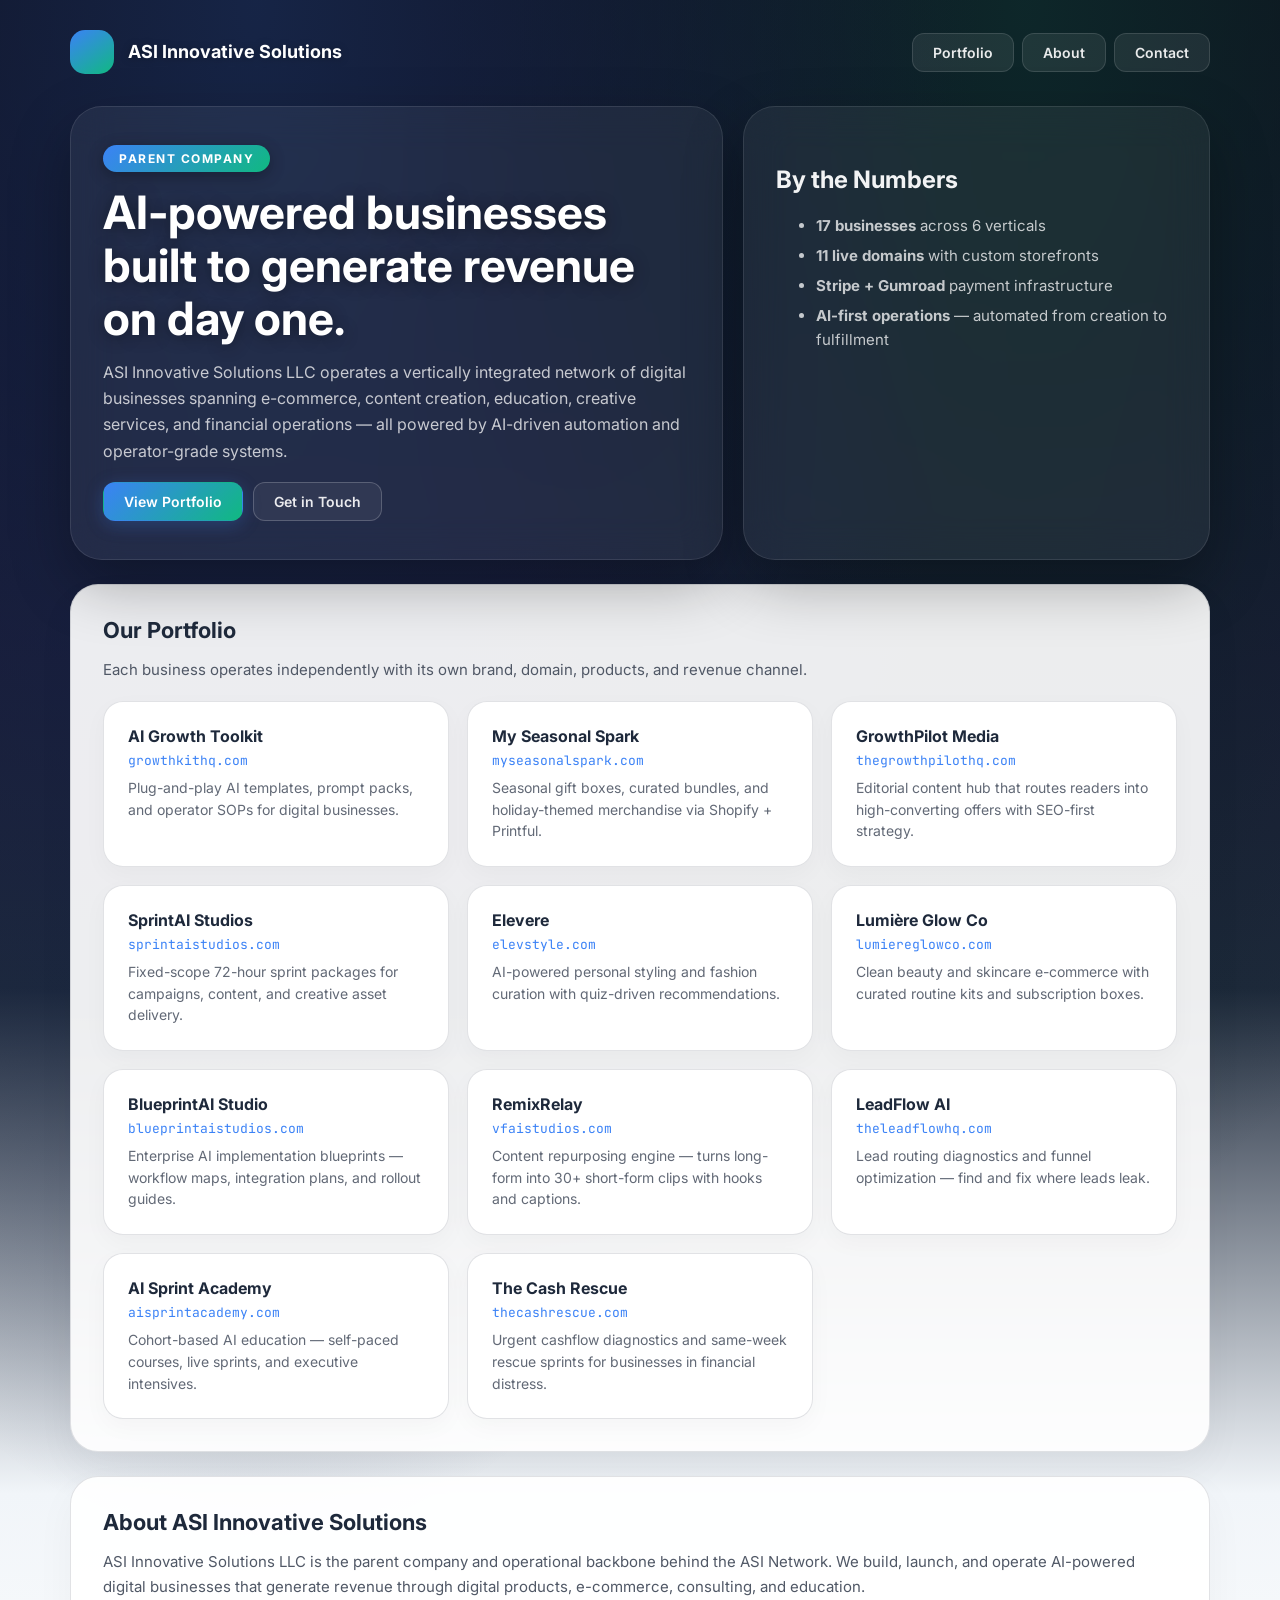
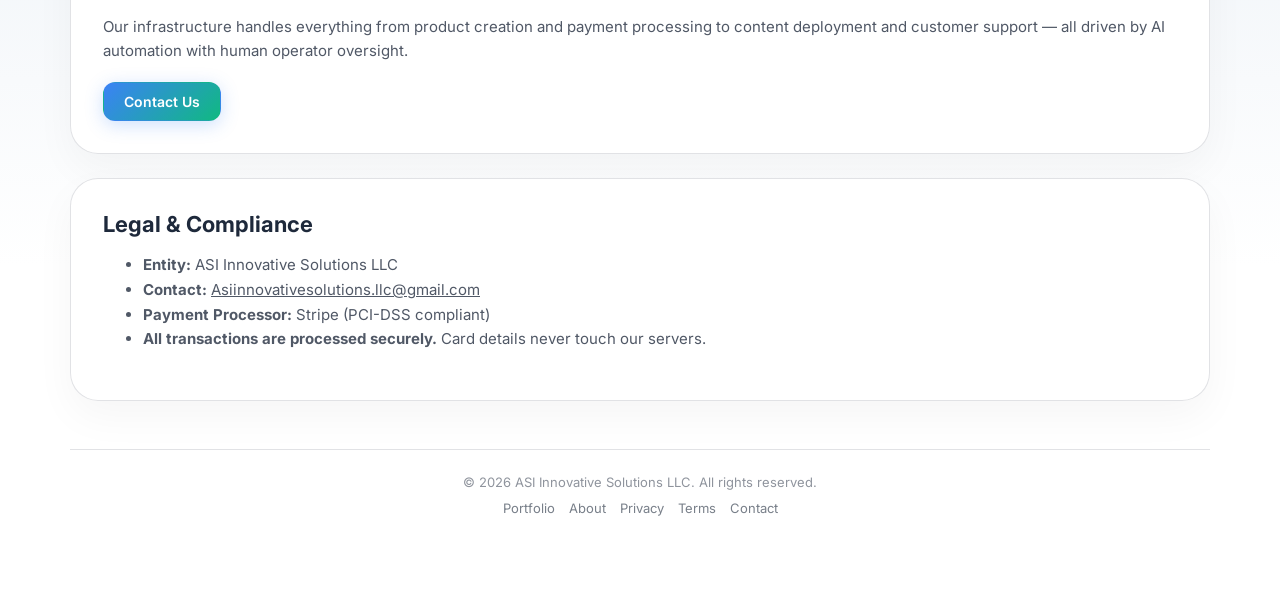
==== index.html @ 82f58389 "Deploy asiinnovativesolutions.com — ASI Network site update" ====
<!doctype html>
<html lang="en">
<head>
  <meta charset="utf-8" />
  <meta name="viewport" content="width=device-width, initial-scale=1" />
  <title>ASI Innovative Solutions | AI-Powered Business Network</title>
  <meta name="description" content="ASI Innovative Solutions LLC operates a portfolio of AI-powered digital businesses spanning e-commerce, content, education, creative services, and financial operations." />
  <meta property="og:title" content="ASI Innovative Solutions | AI-Powered Business Network" />
  <meta property="og:description" content="A vertically integrated network of 17 AI-powered digital businesses." />
  <meta property="og:type" content="website" />
  <meta property="og:url" content="https://asiinnovativesolutions.com/" />
  <link rel="preconnect" href="https://fonts.googleapis.com" /><link rel="preconnect" href="https://fonts.gstatic.com" crossorigin />
  <link href="https://fonts.googleapis.com/css2?family=Inter:wght@400;500;600;700;800&family=JetBrains+Mono:wght@400;500;600&display=swap" rel="stylesheet" />
  <link rel="stylesheet" href="./styles.css" />
</head>
<body data-business-id="b0" data-bg-type="geometric" data-bot-id="b0">
  <main class="page">
    <header class="header">
      <a class="brand" href="./index.html">
        <span class="brand-mark"></span>
        <span class="brand-copy">
          <strong>ASI Innovative Solutions</strong>
        </span>
      </a>
      <nav class="nav">
        <a class="button ghost" href="#portfolio">Portfolio</a>
        <a class="button ghost" href="#about">About</a>
        <a class="button ghost" href="mailto:Asiinnovativesolutions.llc@gmail.com">Contact</a>
      </nav>
    </header>

    <section class="hero">
      <article class="hero-card">
        <div class="eyebrow">Parent Company</div>
        <h1>AI-powered businesses built to generate revenue on day one.</h1>
        <p>ASI Innovative Solutions LLC operates a vertically integrated network of digital businesses spanning e-commerce, content creation, education, creative services, and financial operations &mdash; all powered by AI-driven automation and operator-grade systems.</p>
        <div class="actions">
          <a class="button primary" href="#portfolio">View Portfolio</a>
          <a class="button ghost" href="mailto:Asiinnovativesolutions.llc@gmail.com">Get in Touch</a>
        </div>
      </article>
      <aside class="hero-card">
        <h2>By the Numbers</h2>
        <ul>
          <li><strong>17 businesses</strong> across 6 verticals</li>
          <li><strong>11 live domains</strong> with custom storefronts</li>
          <li><strong>Stripe + Gumroad</strong> payment infrastructure</li>
          <li><strong>AI-first operations</strong> &mdash; automated from creation to fulfillment</li>
        </ul>
      </aside>
    </section>

    <section class="panel" style="margin-top:24px;" id="portfolio">
      <h2>Our Portfolio</h2>
      <p>Each business operates independently with its own brand, domain, products, and revenue channel.</p>

      <div class="grid-three" style="margin-top:18px;">
        <div class="portfolio-card">
          <h3>AI Growth Toolkit</h3>
          <div class="domain">growthkithq.com</div>
          <p>Plug-and-play AI templates, prompt packs, and operator SOPs for digital businesses.</p>
        </div>
        <div class="portfolio-card">
          <h3>My Seasonal Spark</h3>
          <div class="domain">myseasonalspark.com</div>
          <p>Seasonal gift boxes, curated bundles, and holiday-themed merchandise via Shopify + Printful.</p>
        </div>
        <div class="portfolio-card">
          <h3>GrowthPilot Media</h3>
          <div class="domain">thegrowthpilothq.com</div>
          <p>Editorial content hub that routes readers into high-converting offers with SEO-first strategy.</p>
        </div>
        <div class="portfolio-card">
          <h3>SprintAI Studios</h3>
          <div class="domain">sprintaistudios.com</div>
          <p>Fixed-scope 72-hour sprint packages for campaigns, content, and creative asset delivery.</p>
        </div>
        <div class="portfolio-card">
          <h3>Elevere</h3>
          <div class="domain">elevstyle.com</div>
          <p>AI-powered personal styling and fashion curation with quiz-driven recommendations.</p>
        </div>
        <div class="portfolio-card">
          <h3>Lumi&egrave;re Glow Co</h3>
          <div class="domain">lumiereglowco.com</div>
          <p>Clean beauty and skincare e-commerce with curated routine kits and subscription boxes.</p>
        </div>
        <div class="portfolio-card">
          <h3>BlueprintAI Studio</h3>
          <div class="domain">blueprintaistudios.com</div>
          <p>Enterprise AI implementation blueprints &mdash; workflow maps, integration plans, and rollout guides.</p>
        </div>
        <div class="portfolio-card">
          <h3>RemixRelay</h3>
          <div class="domain">vfaistudios.com</div>
          <p>Content repurposing engine &mdash; turns long-form into 30+ short-form clips with hooks and captions.</p>
        </div>
        <div class="portfolio-card">
          <h3>LeadFlow AI</h3>
          <div class="domain">theleadflowhq.com</div>
          <p>Lead routing diagnostics and funnel optimization &mdash; find and fix where leads leak.</p>
        </div>
        <div class="portfolio-card">
          <h3>AI Sprint Academy</h3>
          <div class="domain">aisprintacademy.com</div>
          <p>Cohort-based AI education &mdash; self-paced courses, live sprints, and executive intensives.</p>
        </div>
        <div class="portfolio-card">
          <h3>The Cash Rescue</h3>
          <div class="domain">thecashrescue.com</div>
          <p>Urgent cashflow diagnostics and same-week rescue sprints for businesses in financial distress.</p>
        </div>
      </div>
    </section>

    <section class="panel" style="margin-top:24px;" id="about">
      <h2>About ASI Innovative Solutions</h2>
      <p>ASI Innovative Solutions LLC is the parent company and operational backbone behind the ASI Network. We build, launch, and operate AI-powered digital businesses that generate revenue through digital products, e-commerce, consulting, and education.</p>
      <p style="margin-top:12px;">Our infrastructure handles everything from product creation and payment processing to content deployment and customer support &mdash; all driven by AI automation with human operator oversight.</p>
      <div class="actions" style="margin-top:18px;">
        <a class="button primary" href="mailto:Asiinnovativesolutions.llc@gmail.com">Contact Us</a>
      </div>
    </section>

    <section class="panel" style="margin-top:24px;">
      <h2>Legal &amp; Compliance</h2>
      <ul>
        <li><strong>Entity:</strong> ASI Innovative Solutions LLC</li>
        <li><strong>Contact:</strong> <a href="mailto:Asiinnovativesolutions.llc@gmail.com">Asiinnovativesolutions.llc@gmail.com</a></li>
        <li><strong>Payment Processor:</strong> Stripe (PCI-DSS compliant)</li>
        <li><strong>All transactions are processed securely.</strong> Card details never touch our servers.</li>
      </ul>
    </section>

    <footer class="site-footer">
      <div class="footer-note">&copy; 2026 ASI Innovative Solutions LLC. All rights reserved.</div>
      <div class="footer-links">
        <a href="#portfolio">Portfolio</a>
        <a href="#about">About</a>
        <a href="./privacy.html">Privacy</a>
        <a href="./terms.html">Terms</a>
        <a href="mailto:Asiinnovativesolutions.llc@gmail.com">Contact</a>
      </div>
    </footer>
  </main>

  <script src="../asi-animated-bg.js"></script>

  <!-- ASI Analytics (lightweight, privacy-friendly) -->
  <script>
  (function(){
    var bid = 'b0';
    var page = location.pathname.split('/').pop() || 'index.html';
    var key = 'asi_pv_' + bid;
    try {
      var data = JSON.parse(localStorage.getItem(key) || '{}');
      data[page] = (data[page] || 0) + 1;
      data._total = (data._total || 0) + 1;
      data._last = new Date().toISOString();
      data._ref = document.referrer || 'direct';
      localStorage.setItem(key, JSON.stringify(data));
    } catch(e) {}
  })();
  </script>
</body>
</html>
---- styles.css ----
:root {
  --primary: #0F172A;
  --secondary: #3B82F6;
  --accent: #10B981;
  --ink: #1E293B;
  --surface: #F1F5F9;
  --line: rgba(15, 23, 42, 0.12);
  --display: 'Inter', 'Avenir Next', 'Segoe UI', sans-serif;
  --body: 'Inter', 'Avenir Next', 'Segoe UI', sans-serif;
  --accent-font: 'JetBrains Mono', 'IBM Plex Mono', monospace;
}
* { box-sizing: border-box; }
body {
  margin: 0;
  font-family: var(--body);
  color: var(--ink);
  background: #0d0d1a;
  background-image:
    radial-gradient(ellipse at 20% 0%, color-mix(in srgb, var(--secondary) 20%, #0d0d1a), transparent 50%),
    radial-gradient(ellipse at 80% 0%, color-mix(in srgb, var(--accent) 15%, #0d0d1a), transparent 40%),
    linear-gradient(180deg, #0d0d1a 0%, #111128 15%, #1a1a35 30%, #1e293b 45%, var(--surface) 68%, #ffffff 85%);
}
a { color: inherit; }
.page { max-width: 1180px; margin: 0 auto; padding: 24px 20px 80px; }
.header { display: flex; flex-wrap: wrap; align-items: center; justify-content: space-between; gap: 12px; padding: 6px 0 24px; }
.brand { display: flex; align-items: center; gap: 14px; text-decoration: none; }
.brand-mark { width: 44px; height: 44px; border-radius: 15px; background: linear-gradient(145deg, var(--secondary), var(--accent)); }
.brand-copy strong { display: block; font-family: var(--display); font-size: 18px; line-height: 1; }
.brand-copy span { display: block; margin-top: 5px; font-size: 13px; color: color-mix(in srgb, var(--ink) 66%, white); }
.nav { display: flex; flex-wrap: wrap; gap: 8px; }
.button { display: inline-flex; align-items: center; justify-content: center; padding: 10px 20px; border-radius: 12px; font-weight: 600; font-size: 14px; text-decoration: none; cursor: pointer; border: 1.5px solid transparent; transition: all .2s; }
.button.primary { background: linear-gradient(135deg, var(--secondary), var(--accent)); color: #fff; box-shadow: 0 4px 18px rgba(59,130,246,0.25); }
.button.primary:hover { transform: translateY(-1px); box-shadow: 0 8px 24px rgba(59,130,246,0.35); }
.button.ghost { background: rgba(255,255,255,0.06); color: var(--ink); border-color: var(--line); }
.button.ghost:hover { border-color: var(--secondary); color: var(--secondary); }
.hero { display: grid; grid-template-columns: 1.4fr 1fr; gap: 20px; margin-top: 8px; }
.hero-card { padding: 38px 32px; border-radius: 32px; background: rgba(255,255,255,0.92); border: 1px solid var(--line); box-shadow: 0 20px 50px rgba(0,0,0,0.06); }
.hero-card .eyebrow { display: inline-block; padding: 6px 16px; border-radius: 99px; font-size: 12px; font-weight: 700; text-transform: uppercase; letter-spacing: 1.5px; background: linear-gradient(135deg, var(--secondary), var(--accent)); color: #fff; margin-bottom: 14px; }
.hero-card h1 { font-family: var(--display); font-size: clamp(28px,4vw,46px); line-height: 1.15; margin: 0 0 14px; }
.hero-card p { font-size: 16px; line-height: 1.65; color: color-mix(in srgb, var(--ink) 78%, white); margin: 0 0 18px; }
.hero-card li { font-size: 15px; line-height: 1.6; color: color-mix(in srgb, var(--ink) 74%, white); margin-bottom: 6px; }
.actions { display: flex; flex-wrap: wrap; gap: 10px; margin-top: 18px; }
.panel { padding: 32px; border-radius: 28px; background: rgba(255,255,255,0.92); border: 1px solid var(--line); box-shadow: 0 16px 40px rgba(0,0,0,0.04); }
.panel h2 { font-family: var(--display); font-size: 22px; margin: 0 0 12px; }
.panel p, .panel li { font-size: 15px; line-height: 1.65; color: color-mix(in srgb, var(--ink) 78%, white); }
.grid-three { display: grid; grid-template-columns: repeat(3, 1fr); gap: 18px; margin-top: 18px; }
.portfolio-card { padding: 24px; border-radius: 20px; background: rgba(255,255,255,0.96); border: 1px solid var(--line); box-shadow: 0 8px 24px rgba(0,0,0,0.03); transition: all 0.2s; }
.portfolio-card:hover { transform: translateY(-2px); box-shadow: 0 12px 32px rgba(0,0,0,0.08); }
.portfolio-card h3 { font-family: var(--display); font-size: 16px; margin: 0 0 6px; }
.portfolio-card .domain { font-family: var(--accent-font); font-size: 13px; color: var(--secondary); margin-bottom: 8px; }
.portfolio-card p { font-size: 14px; line-height: 1.55; color: color-mix(in srgb, var(--ink) 70%, white); margin: 0; }
.site-footer { margin-top: 48px; padding-top: 24px; border-top: 1px solid var(--line); text-align: center; }
.footer-note { font-size: 13px; color: color-mix(in srgb, var(--ink) 50%, white); }
.footer-links { display: flex; flex-wrap: wrap; justify-content: center; gap: 14px; margin-top: 10px; }
.footer-links a { font-size: 13px; color: color-mix(in srgb, var(--ink) 60%, white); text-decoration: none; }
.footer-links a:hover { color: var(--secondary); }
@media (max-width: 960px) {
  .hero, .grid-three { grid-template-columns: 1fr; }
  h1 { max-width: none; }
}
@media (max-width: 720px) {
  .page { padding: 18px 16px 32px; }
  .hero-card, .panel { padding: 22px; border-radius: 24px; }
  .button { width: 100%; }
}

/* ── Dark hero treatment (particles visible) ── */
.page { position: relative; z-index: 2; }
.header { position: relative; z-index: 3; }
.header .brand-copy strong { color: #fff; text-shadow: 0 1px 8px rgba(0,0,0,0.3); }
.header .nav a { background: rgba(255,255,255,0.08); color: rgba(255,255,255,0.9); border-color: rgba(255,255,255,0.12); }
.header .nav a:hover { background: var(--secondary); color: #fff; border-color: var(--secondary); }
.header .nav a.button.primary { background: linear-gradient(135deg, var(--secondary), var(--accent)); color: #fff; border-color: transparent; }
.hero-card { background: rgba(255,255,255,0.06); backdrop-filter: blur(20px); -webkit-backdrop-filter: blur(20px); border-color: rgba(255,255,255,0.1); box-shadow: 0 24px 60px rgba(0,0,0,0.3); }
.hero-card h1 { color: #fff; text-shadow: 0 2px 16px rgba(0,0,0,0.4); }
.hero-card h2, .hero-card h3 { color: rgba(255,255,255,0.95); }
.hero-card p, .hero-card li { color: rgba(255,255,255,0.75) !important; }
.hero-card .eyebrow { box-shadow: 0 4px 16px rgba(0,0,0,0.3); }
.hero-card .button.ghost { color: rgba(255,255,255,0.9); border-color: rgba(255,255,255,0.2); background: rgba(255,255,255,0.06); }
.hero-card .button.ghost:hover { border-color: var(--secondary); color: #fff; background: rgba(255,255,255,0.1); }
.hero-card a { color: rgba(255,255,255,0.85); }
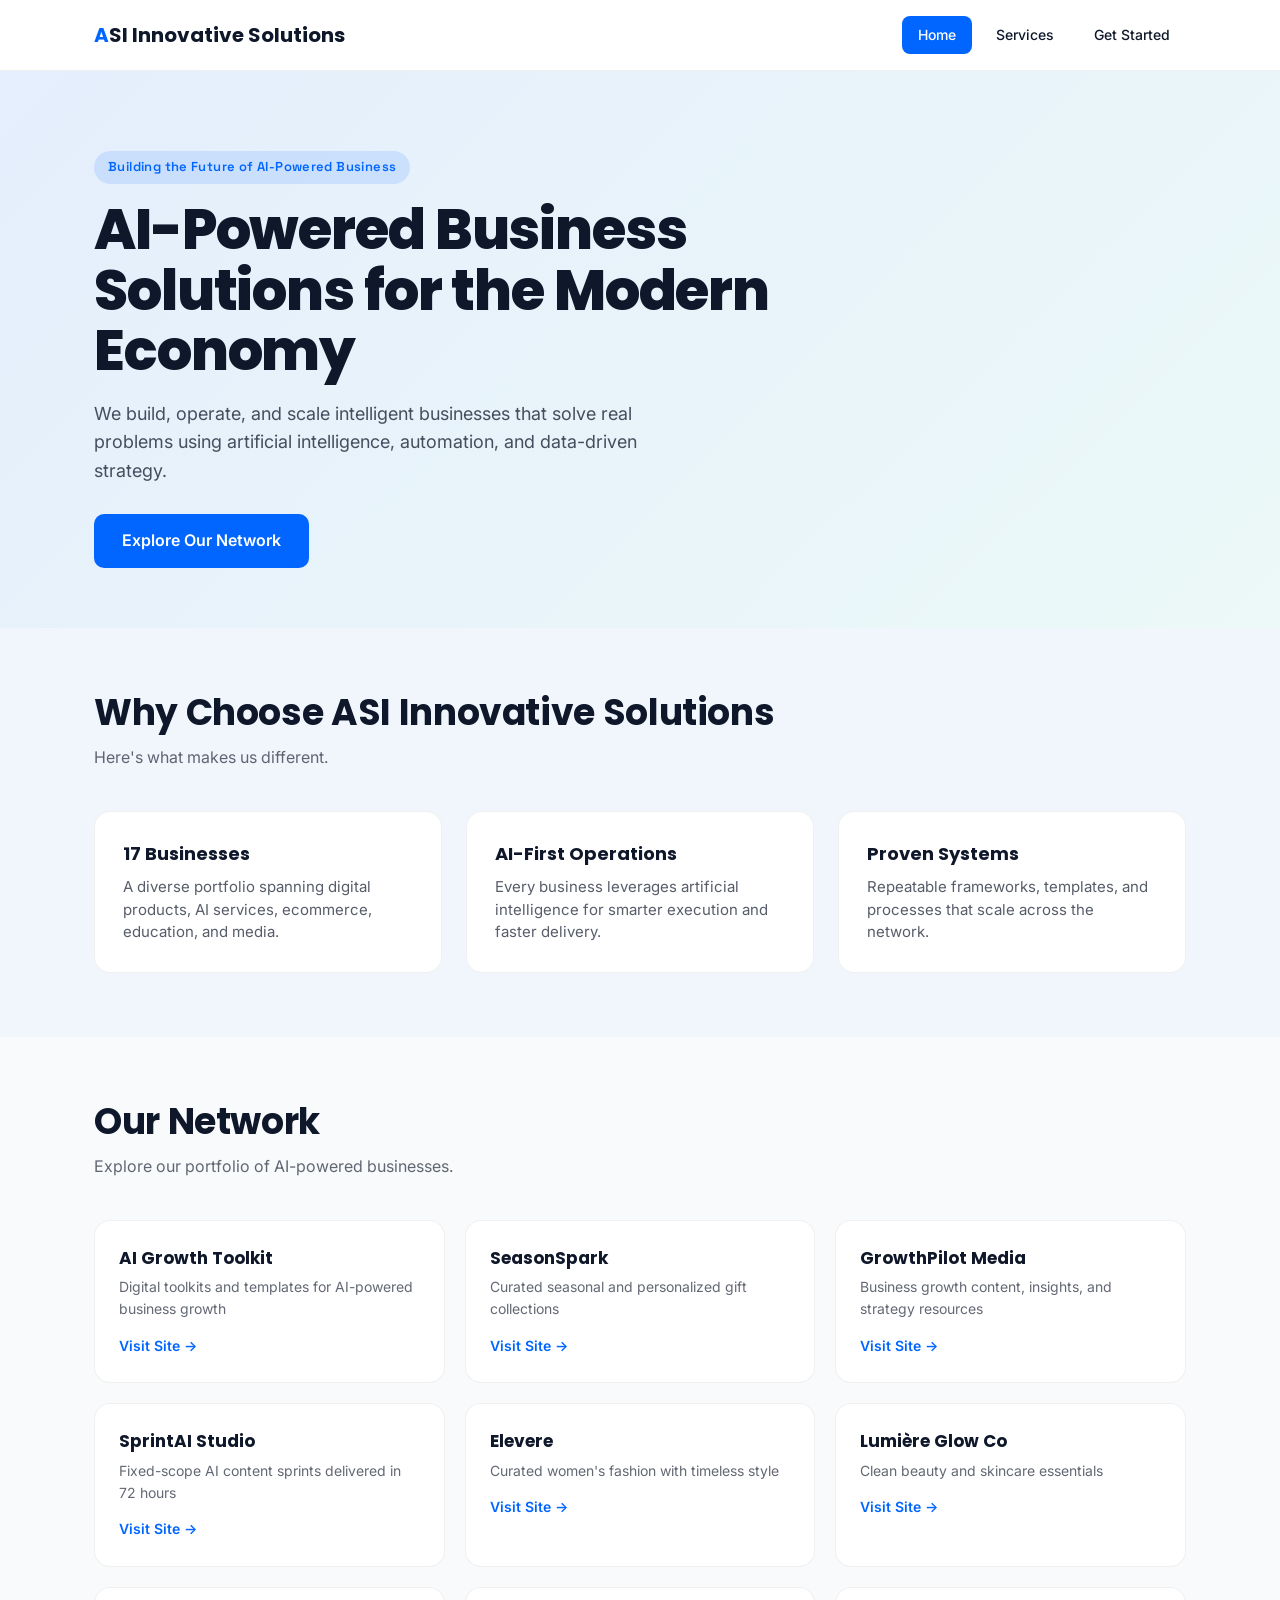
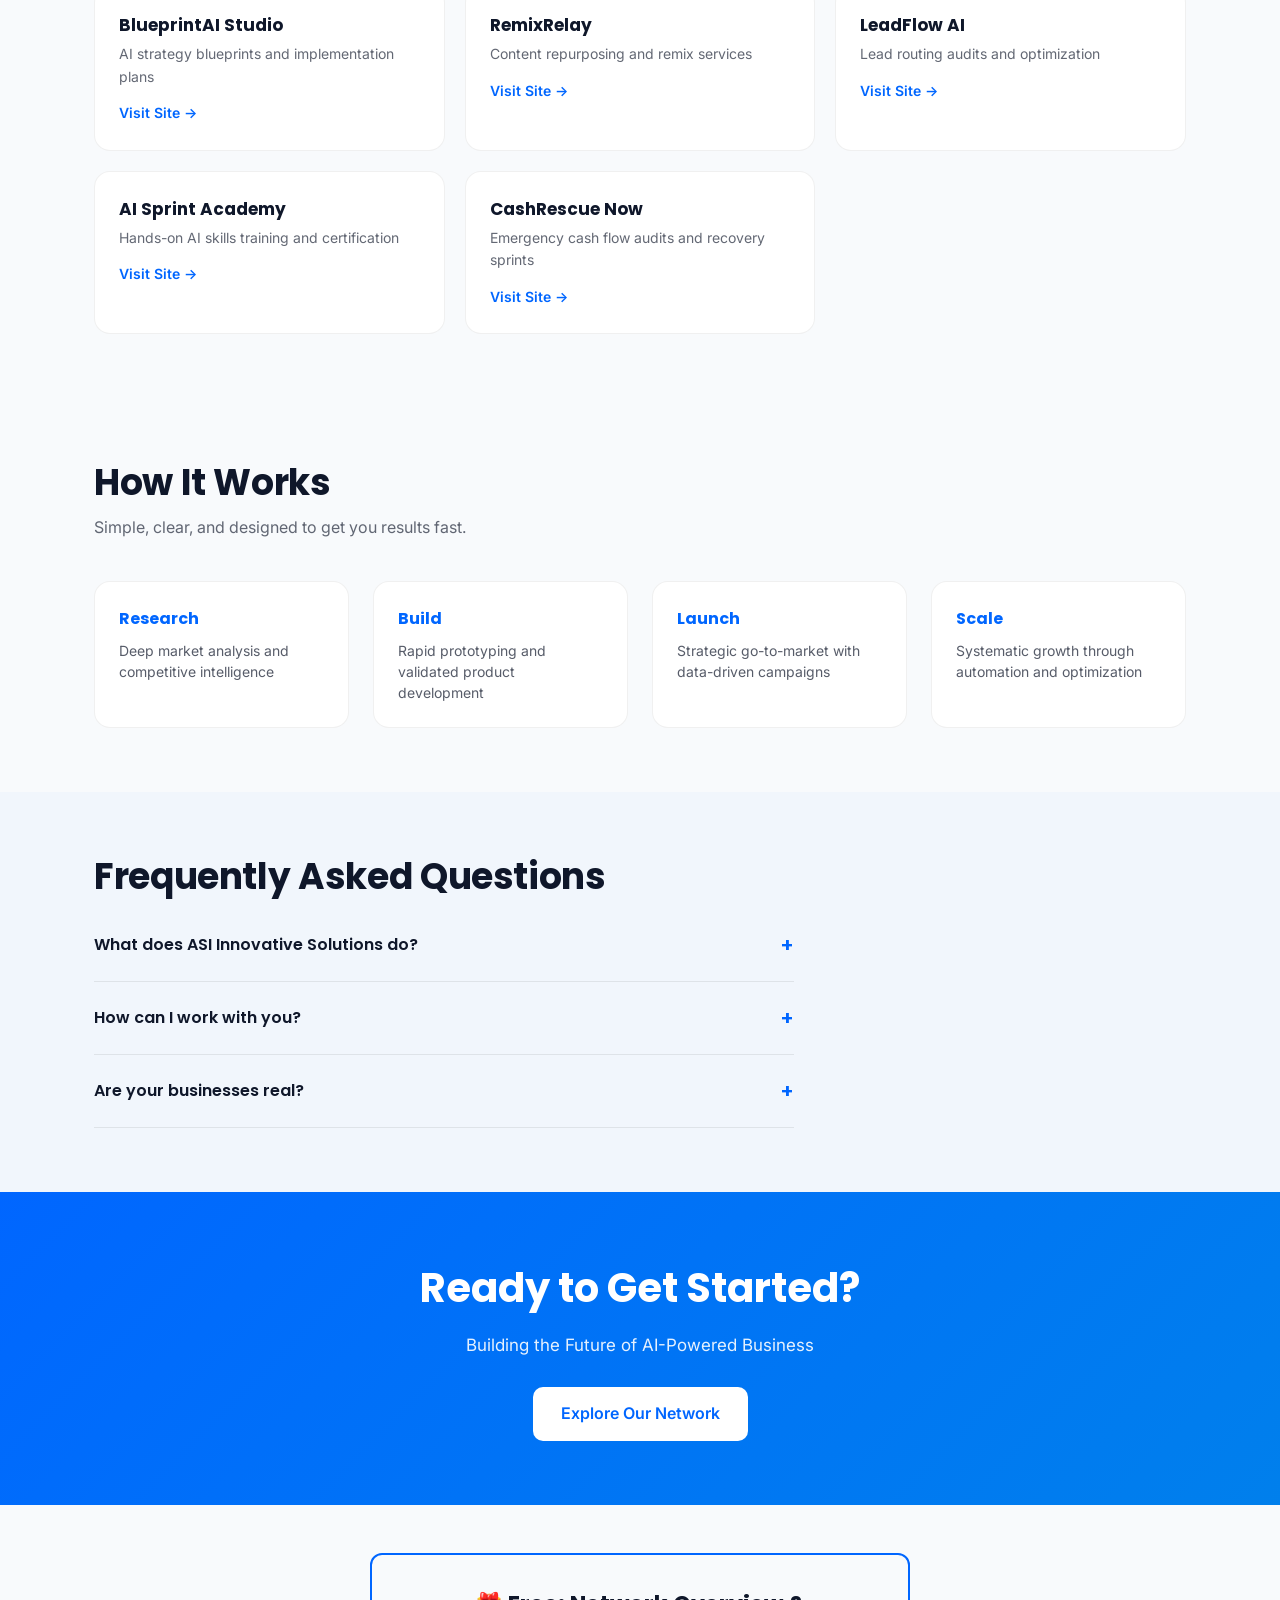
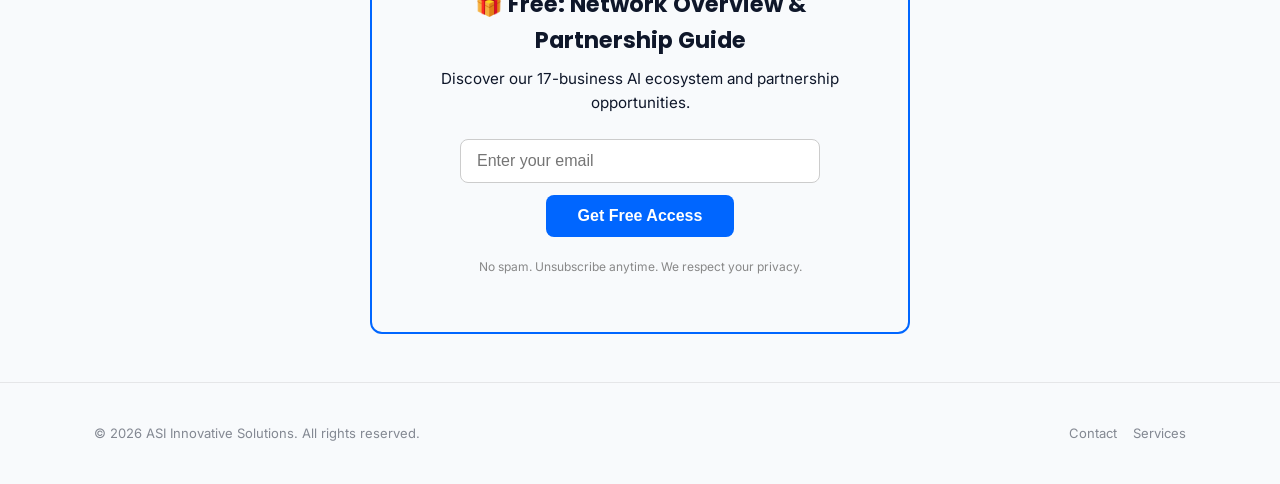
==== commit b007a624: "Deploy asiinnovativesolutions.com — ASI Network site update" ====
--- a/index.html
+++ b/index.html
@@ -1,166 +1,241 @@
-<!doctype html>
+<!DOCTYPE html>
 <html lang="en">
 <head>
-  <meta charset="utf-8" />
-  <meta name="viewport" content="width=device-width, initial-scale=1" />
-  <title>ASI Innovative Solutions | AI-Powered Business Network</title>
-  <meta name="description" content="ASI Innovative Solutions LLC operates a portfolio of AI-powered digital businesses spanning e-commerce, content, education, creative services, and financial operations." />
-  <meta property="og:title" content="ASI Innovative Solutions | AI-Powered Business Network" />
-  <meta property="og:description" content="A vertically integrated network of 17 AI-powered digital businesses." />
-  <meta property="og:type" content="website" />
-  <meta property="og:url" content="https://asiinnovativesolutions.com/" />
-  <link rel="preconnect" href="https://fonts.googleapis.com" /><link rel="preconnect" href="https://fonts.gstatic.com" crossorigin />
-  <link href="https://fonts.googleapis.com/css2?family=Inter:wght@400;500;600;700;800&family=JetBrains+Mono:wght@400;500;600&display=swap" rel="stylesheet" />
-  <link rel="stylesheet" href="./styles.css" />
+  <meta charset="utf-8">
+  <meta name="viewport" content="width=device-width, initial-scale=1">
+  <title>Home | ASI Innovative Solutions</title>
+  <meta name="description" content="ASI Innovative Solutions LLC is a technology holding company operating a network of AI-powered businesses across digital products, services, ecommerce, education, and media.">
+  <meta property="og:title" content="Home | ASI Innovative Solutions">
+  <meta property="og:description" content="ASI Innovative Solutions LLC is a technology holding company operating a network of AI-powered businesses across digital products, services, ecommerce, education, and media.">
+  <meta property="og:type" content="website">
+  <meta property="og:url" content="https://asiinnovativesolutions.com/">
+  <meta name="twitter:card" content="summary">
+  <meta name="twitter:title" content="Home | ASI Innovative Solutions">
+  <meta name="twitter:description" content="ASI Innovative Solutions LLC is a technology holding company operating a network of AI-powered businesses across digital products, services, ecommerce, education, and media.">
+  <link rel="preconnect" href="https://fonts.googleapis.com">
+  <link rel="preconnect" href="https://fonts.gstatic.com" crossorigin>
+  <link href="https://fonts.googleapis.com/css2?family=Poppins:wght@400;500;600;700;800&family=Inter:wght@400;500;600;700;800&family=Space+Grotesk:wght@400;500;600;700;800&display=swap" rel="stylesheet">
+  <link rel="stylesheet" href="./styles.css">
+<script type="application/ld+json">
+{
+  "@context": "https://schema.org",
+  "@type": "Organization",
+  "name": "ASI Innovative Solutions",
+  "description": "Parent company operating 17 AI-powered digital businesses across e-commerce, media, education, and services.",
+  "url": "https://asiinnovativesolutions.com",
+  "email": "hello@asiinnovativesolutions.com"
+}
+</script>
+<link rel="canonical" href="https://asiinnovativesolutions.com/">
 </head>
-<body data-business-id="b0" data-bg-type="geometric" data-bot-id="b0">
-  <main class="page">
-    <header class="header">
-      <a class="brand" href="./index.html">
-        <span class="brand-mark"></span>
-        <span class="brand-copy">
-          <strong>ASI Innovative Solutions</strong>
-        </span>
-      </a>
-      <nav class="nav">
-        <a class="button ghost" href="#portfolio">Portfolio</a>
-        <a class="button ghost" href="#about">About</a>
-        <a class="button ghost" href="mailto:Asiinnovativesolutions.llc@gmail.com">Contact</a>
+<body data-business-id="b0">
+  <header class="site-header">
+    <div class="container">
+      <a href="./index.html" class="logo"><span>A</span>SI Innovative Solutions</a>
+      <nav class="nav-links">
+    <a href="./index.html" class="active">Home</a>
+    <a href="./offer.html">Services</a>
+    <a href="./checkout.html">Get Started</a>
       </nav>
-    </header>
+    </div>
+  </header>
+  <section class="hero-section">
+    <div class="container">
+      <div class="hero-content">
+        <div class="hero-badge">Building the Future of AI-Powered Business</div>
+        <h1>AI-Powered Business Solutions for the Modern Economy</h1>
+        <p>We build, operate, and scale intelligent businesses that solve real problems using artificial intelligence, automation, and data-driven strategy.</p>
+        <div class="btn-group">
+          <a href="#network" class="btn btn-primary">Explore Our Network</a>
+        </div>
+      </div>
+    </div>
+  </section>
+  <section class="section section-alt">
+    <div class="container">
+      <h2 class="section-title">Why Choose ASI Innovative Solutions</h2>
+      <p class="section-subtitle">Here's what makes us different.</p>
+      <div class="features-grid">
+        <div class="feature-card">
+          <h3>17 Businesses</h3>
+          <p>A diverse portfolio spanning digital products, AI services, ecommerce, education, and media.</p>
+        </div>
+        <div class="feature-card">
+          <h3>AI-First Operations</h3>
+          <p>Every business leverages artificial intelligence for smarter execution and faster delivery.</p>
+        </div>
+        <div class="feature-card">
+          <h3>Proven Systems</h3>
+          <p>Repeatable frameworks, templates, and processes that scale across the network.</p>
+        </div>
+      </div>
+    </div>
+  </section>
+  <section class="section">
+    <div class="container">
+      <h2 class="section-title">Our Network</h2>
+      <p class="section-subtitle">Explore our portfolio of AI-powered businesses.</p>
+      <div class="network-grid">
+        <div class="network-card">
+          <h3>AI Growth Toolkit</h3>
+          <p>Digital toolkits and templates for AI-powered business growth</p>
+          <a href="https://growthkithq.com">Visit Site →</a>
+        </div>
+        <div class="network-card">
+          <h3>SeasonSpark</h3>
+          <p>Curated seasonal and personalized gift collections</p>
+          <a href="https://myseasonalspark.com">Visit Site →</a>
+        </div>
+        <div class="network-card">
+          <h3>GrowthPilot Media</h3>
+          <p>Business growth content, insights, and strategy resources</p>
+          <a href="https://thegrowthpilothq.com">Visit Site →</a>
+        </div>
+        <div class="network-card">
+          <h3>SprintAI Studio</h3>
+          <p>Fixed-scope AI content sprints delivered in 72 hours</p>
+          <a href="https://sprintaistudios.com">Visit Site →</a>
+        </div>
+        <div class="network-card">
+          <h3>Elevere</h3>
+          <p>Curated women&#x27;s fashion with timeless style</p>
+          <a href="https://elevstyle.com">Visit Site →</a>
+        </div>
+        <div class="network-card">
+          <h3>Lumière Glow Co</h3>
+          <p>Clean beauty and skincare essentials</p>
+          <a href="https://lumiereglowco.com">Visit Site →</a>
+        </div>
+        <div class="network-card">
+          <h3>BlueprintAI Studio</h3>
+          <p>AI strategy blueprints and implementation plans</p>
+          <a href="https://blueprintaistudios.com">Visit Site →</a>
+        </div>
+        <div class="network-card">
+          <h3>RemixRelay</h3>
+          <p>Content repurposing and remix services</p>
+          <a href="https://vfaistudios.com">Visit Site →</a>
+        </div>
+        <div class="network-card">
+          <h3>LeadFlow AI</h3>
+          <p>Lead routing audits and optimization</p>
+          <a href="https://theleadflowhq.com">Visit Site →</a>
+        </div>
+        <div class="network-card">
+          <h3>AI Sprint Academy</h3>
+          <p>Hands-on AI skills training and certification</p>
+          <a href="https://aisprintacademy.com">Visit Site →</a>
+        </div>
+        <div class="network-card">
+          <h3>CashRescue Now</h3>
+          <p>Emergency cash flow audits and recovery sprints</p>
+          <a href="https://thecashrescue.com">Visit Site →</a>
+        </div>
+      </div>
+    </div>
+  </section>
+  <section class="section">
+    <div class="container">
+      <h2 class="section-title">How It Works</h2>
+      <p class="section-subtitle">Simple, clear, and designed to get you results fast.</p>
+      <div class="process-grid">
+        <div class="process-step">
+          <h3>Research</h3>
+          <p>Deep market analysis and competitive intelligence</p>
+        </div>
+        <div class="process-step">
+          <h3>Build</h3>
+          <p>Rapid prototyping and validated product development</p>
+        </div>
+        <div class="process-step">
+          <h3>Launch</h3>
+          <p>Strategic go-to-market with data-driven campaigns</p>
+        </div>
+        <div class="process-step">
+          <h3>Scale</h3>
+          <p>Systematic growth through automation and optimization</p>
+        </div>
+      </div>
+    </div>
+  </section>
+  <section class="section section-alt">
+    <div class="container">
+      <h2 class="section-title">Frequently Asked Questions</h2>
+      <div class="faq-list">
+        <details class="faq-item">
+          <summary>What does ASI Innovative Solutions do?</summary>
+          <p>We build and operate a network of AI-powered businesses, providing digital products, consulting services, ecommerce, education, and media solutions.</p>
+        </details>
+        <details class="faq-item">
+          <summary>How can I work with you?</summary>
+          <p>Visit any of our business websites to explore specific services and products. Each business serves a distinct market with specialized offerings.</p>
+        </details>
+        <details class="faq-item">
+          <summary>Are your businesses real?</summary>
+          <p>Yes. Each business is a registered operation under ASI Innovative Solutions LLC with real products, services, and customer support.</p>
+        </details>
+      </div>
+    </div>
+  </section>
+  <section class="cta-section">
+    <div class="container">
+      <h2>Ready to Get Started?</h2>
+      <p>Building the Future of AI-Powered Business</p>
+      <a href="#network" class="btn btn-primary">Explore Our Network</a>
+    </div>
+  </section>
+  
+  <!-- Lead Capture -->
+  <section class="lead-capture" id="free-resource">
+    <h3>🎁 Free: Network Overview & Partnership Guide</h3>
+    <p>Discover our 17-business AI ecosystem and partnership opportunities.</p>
+    <form action="#" method="POST" id="lead-form">
+      <input type="email" name="email" placeholder="Enter your email" required aria-label="Email address">
+      <button type="submit">Get Free Access</button>
+      <p class="privacy-note">No spam. Unsubscribe anytime. We respect your privacy.</p>
+    </form>
+  </section>
 
-    <section class="hero">
-      <article class="hero-card">
-        <div class="eyebrow">Parent Company</div>
-        <h1>AI-powered businesses built to generate revenue on day one.</h1>
-        <p>ASI Innovative Solutions LLC operates a vertically integrated network of digital businesses spanning e-commerce, content creation, education, creative services, and financial operations &mdash; all powered by AI-driven automation and operator-grade systems.</p>
-        <div class="actions">
-          <a class="button primary" href="#portfolio">View Portfolio</a>
-          <a class="button ghost" href="mailto:Asiinnovativesolutions.llc@gmail.com">Get in Touch</a>
-        </div>
-      </article>
-      <aside class="hero-card">
-        <h2>By the Numbers</h2>
-        <ul>
-          <li><strong>17 businesses</strong> across 6 verticals</li>
-          <li><strong>11 live domains</strong> with custom storefronts</li>
-          <li><strong>Stripe + Gumroad</strong> payment infrastructure</li>
-          <li><strong>AI-first operations</strong> &mdash; automated from creation to fulfillment</li>
-        </ul>
-      </aside>
-    </section>
-
-    <section class="panel" style="margin-top:24px;" id="portfolio">
-      <h2>Our Portfolio</h2>
-      <p>Each business operates independently with its own brand, domain, products, and revenue channel.</p>
-
-      <div class="grid-three" style="margin-top:18px;">
-        <div class="portfolio-card">
-          <h3>AI Growth Toolkit</h3>
-          <div class="domain">growthkithq.com</div>
-          <p>Plug-and-play AI templates, prompt packs, and operator SOPs for digital businesses.</p>
-        </div>
-        <div class="portfolio-card">
-          <h3>My Seasonal Spark</h3>
-          <div class="domain">myseasonalspark.com</div>
-          <p>Seasonal gift boxes, curated bundles, and holiday-themed merchandise via Shopify + Printful.</p>
-        </div>
-        <div class="portfolio-card">
-          <h3>GrowthPilot Media</h3>
-          <div class="domain">thegrowthpilothq.com</div>
-          <p>Editorial content hub that routes readers into high-converting offers with SEO-first strategy.</p>
-        </div>
-        <div class="portfolio-card">
-          <h3>SprintAI Studios</h3>
-          <div class="domain">sprintaistudios.com</div>
-          <p>Fixed-scope 72-hour sprint packages for campaigns, content, and creative asset delivery.</p>
-        </div>
-        <div class="portfolio-card">
-          <h3>Elevere</h3>
-          <div class="domain">elevstyle.com</div>
-          <p>AI-powered personal styling and fashion curation with quiz-driven recommendations.</p>
-        </div>
-        <div class="portfolio-card">
-          <h3>Lumi&egrave;re Glow Co</h3>
-          <div class="domain">lumiereglowco.com</div>
-          <p>Clean beauty and skincare e-commerce with curated routine kits and subscription boxes.</p>
-        </div>
-        <div class="portfolio-card">
-          <h3>BlueprintAI Studio</h3>
-          <div class="domain">blueprintaistudios.com</div>
-          <p>Enterprise AI implementation blueprints &mdash; workflow maps, integration plans, and rollout guides.</p>
-        </div>
-        <div class="portfolio-card">
-          <h3>RemixRelay</h3>
-          <div class="domain">vfaistudios.com</div>
-          <p>Content repurposing engine &mdash; turns long-form into 30+ short-form clips with hooks and captions.</p>
-        </div>
-        <div class="portfolio-card">
-          <h3>LeadFlow AI</h3>
-          <div class="domain">theleadflowhq.com</div>
-          <p>Lead routing diagnostics and funnel optimization &mdash; find and fix where leads leak.</p>
-        </div>
-        <div class="portfolio-card">
-          <h3>AI Sprint Academy</h3>
-          <div class="domain">aisprintacademy.com</div>
-          <p>Cohort-based AI education &mdash; self-paced courses, live sprints, and executive intensives.</p>
-        </div>
-        <div class="portfolio-card">
-          <h3>The Cash Rescue</h3>
-          <div class="domain">thecashrescue.com</div>
-          <p>Urgent cashflow diagnostics and same-week rescue sprints for businesses in financial distress.</p>
-        </div>
-      </div>
-    </section>
-
-    <section class="panel" style="margin-top:24px;" id="about">
-      <h2>About ASI Innovative Solutions</h2>
-      <p>ASI Innovative Solutions LLC is the parent company and operational backbone behind the ASI Network. We build, launch, and operate AI-powered digital businesses that generate revenue through digital products, e-commerce, consulting, and education.</p>
-      <p style="margin-top:12px;">Our infrastructure handles everything from product creation and payment processing to content deployment and customer support &mdash; all driven by AI automation with human operator oversight.</p>
-      <div class="actions" style="margin-top:18px;">
-        <a class="button primary" href="mailto:Asiinnovativesolutions.llc@gmail.com">Contact Us</a>
-      </div>
-    </section>
-
-    <section class="panel" style="margin-top:24px;">
-      <h2>Legal &amp; Compliance</h2>
-      <ul>
-        <li><strong>Entity:</strong> ASI Innovative Solutions LLC</li>
-        <li><strong>Contact:</strong> <a href="mailto:Asiinnovativesolutions.llc@gmail.com">Asiinnovativesolutions.llc@gmail.com</a></li>
-        <li><strong>Payment Processor:</strong> Stripe (PCI-DSS compliant)</li>
-        <li><strong>All transactions are processed securely.</strong> Card details never touch our servers.</li>
-      </ul>
-    </section>
-
-    <footer class="site-footer">
-      <div class="footer-note">&copy; 2026 ASI Innovative Solutions LLC. All rights reserved.</div>
-      <div class="footer-links">
-        <a href="#portfolio">Portfolio</a>
-        <a href="#about">About</a>
-        <a href="./privacy.html">Privacy</a>
-        <a href="./terms.html">Terms</a>
-        <a href="mailto:Asiinnovativesolutions.llc@gmail.com">Contact</a>
-      </div>
-    </footer>
-  </main>
-
-  <script src="../asi-animated-bg.js"></script>
-
-  <!-- ASI Analytics (lightweight, privacy-friendly) -->
+  <footer class="site-footer">
+    <div class="container">
+      <div class="footer-content">
+        <p>&copy; 2026 ASI Innovative Solutions. All rights reserved.</p>
+        <div class="footer-links">
+          <a href="mailto:support@asiinnovativesolutions.com">Contact</a>
+          <a href="./offer.html">Services</a>
+        </div>
+      </div>
+    </div>
+  </footer>
   <script>
   (function(){
-    var bid = 'b0';
-    var page = location.pathname.split('/').pop() || 'index.html';
-    var key = 'asi_pv_' + bid;
-    try {
-      var data = JSON.parse(localStorage.getItem(key) || '{}');
-      data[page] = (data[page] || 0) + 1;
-      data._total = (data._total || 0) + 1;
-      data._last = new Date().toISOString();
-      data._ref = document.referrer || 'direct';
-      localStorage.setItem(key, JSON.stringify(data));
-    } catch(e) {}
+    var bid='b0',page=location.pathname.split('/').pop()||'index.html';
+    var key='asi_pv_'+bid;
+    try{var d=JSON.parse(localStorage.getItem(key)||'{}');d[page]=(d[page]||0)+1;d._total=(d._total||0)+1;d._last=new Date().toISOString();d._ref=document.referrer||'direct';localStorage.setItem(key,JSON.stringify(d));}catch(e){}
+    if(window.ASI_ANALYTICS_URL){try{navigator.sendBeacon(window.ASI_ANALYTICS_URL,JSON.stringify({business_id:bid,page:page,referrer:document.referrer||'direct',timestamp:new Date().toISOString(),ua:navigator.userAgent}));}catch(e){}}
   })();
   </script>
+
+<script>
+// Lead capture — stores submissions locally until email service is connected
+document.addEventListener('DOMContentLoaded', function() {
+  var form = document.getElementById('lead-form');
+  if (form) {
+    form.addEventListener('submit', function(e) {
+      e.preventDefault();
+      var email = form.querySelector('input[type="email"]').value;
+      if (!email) return;
+      // Store locally (will be replaced with real email API endpoint)
+      var leads = JSON.parse(localStorage.getItem('asi_leads') || '[]');
+      leads.push({ email: email, timestamp: new Date().toISOString(), source: window.location.hostname });
+      localStorage.setItem('asi_leads', JSON.stringify(leads));
+      // Show success
+      var section = form.closest('.lead-capture');
+      section.innerHTML = '<h3>✅ You\'re in!</h3><p>Check your inbox for your free resource.</p>';
+    });
+  }
+});
+</script>
+
 </body>
-</html>
+</html>
--- a/styles.css
+++ b/styles.css
@@ -1,81 +1,231 @@
 :root {
-  --primary: #0F172A;
-  --secondary: #3B82F6;
-  --accent: #10B981;
-  --ink: #1E293B;
-  --surface: #F1F5F9;
-  --line: rgba(15, 23, 42, 0.12);
-  --display: 'Inter', 'Avenir Next', 'Segoe UI', sans-serif;
-  --body: 'Inter', 'Avenir Next', 'Segoe UI', sans-serif;
-  --accent-font: 'JetBrains Mono', 'IBM Plex Mono', monospace;
-}
-* { box-sizing: border-box; }
-body {
-  margin: 0;
-  font-family: var(--body);
-  color: var(--ink);
-  background: #0d0d1a;
-  background-image:
-    radial-gradient(ellipse at 20% 0%, color-mix(in srgb, var(--secondary) 20%, #0d0d1a), transparent 50%),
-    radial-gradient(ellipse at 80% 0%, color-mix(in srgb, var(--accent) 15%, #0d0d1a), transparent 40%),
-    linear-gradient(180deg, #0d0d1a 0%, #111128 15%, #1a1a35 30%, #1e293b 45%, var(--surface) 68%, #ffffff 85%);
-}
-a { color: inherit; }
-.page { max-width: 1180px; margin: 0 auto; padding: 24px 20px 80px; }
-.header { display: flex; flex-wrap: wrap; align-items: center; justify-content: space-between; gap: 12px; padding: 6px 0 24px; }
-.brand { display: flex; align-items: center; gap: 14px; text-decoration: none; }
-.brand-mark { width: 44px; height: 44px; border-radius: 15px; background: linear-gradient(145deg, var(--secondary), var(--accent)); }
-.brand-copy strong { display: block; font-family: var(--display); font-size: 18px; line-height: 1; }
-.brand-copy span { display: block; margin-top: 5px; font-size: 13px; color: color-mix(in srgb, var(--ink) 66%, white); }
-.nav { display: flex; flex-wrap: wrap; gap: 8px; }
-.button { display: inline-flex; align-items: center; justify-content: center; padding: 10px 20px; border-radius: 12px; font-weight: 600; font-size: 14px; text-decoration: none; cursor: pointer; border: 1.5px solid transparent; transition: all .2s; }
-.button.primary { background: linear-gradient(135deg, var(--secondary), var(--accent)); color: #fff; box-shadow: 0 4px 18px rgba(59,130,246,0.25); }
-.button.primary:hover { transform: translateY(-1px); box-shadow: 0 8px 24px rgba(59,130,246,0.35); }
-.button.ghost { background: rgba(255,255,255,0.06); color: var(--ink); border-color: var(--line); }
-.button.ghost:hover { border-color: var(--secondary); color: var(--secondary); }
-.hero { display: grid; grid-template-columns: 1.4fr 1fr; gap: 20px; margin-top: 8px; }
-.hero-card { padding: 38px 32px; border-radius: 32px; background: rgba(255,255,255,0.92); border: 1px solid var(--line); box-shadow: 0 20px 50px rgba(0,0,0,0.06); }
-.hero-card .eyebrow { display: inline-block; padding: 6px 16px; border-radius: 99px; font-size: 12px; font-weight: 700; text-transform: uppercase; letter-spacing: 1.5px; background: linear-gradient(135deg, var(--secondary), var(--accent)); color: #fff; margin-bottom: 14px; }
-.hero-card h1 { font-family: var(--display); font-size: clamp(28px,4vw,46px); line-height: 1.15; margin: 0 0 14px; }
-.hero-card p { font-size: 16px; line-height: 1.65; color: color-mix(in srgb, var(--ink) 78%, white); margin: 0 0 18px; }
-.hero-card li { font-size: 15px; line-height: 1.6; color: color-mix(in srgb, var(--ink) 74%, white); margin-bottom: 6px; }
-.actions { display: flex; flex-wrap: wrap; gap: 10px; margin-top: 18px; }
-.panel { padding: 32px; border-radius: 28px; background: rgba(255,255,255,0.92); border: 1px solid var(--line); box-shadow: 0 16px 40px rgba(0,0,0,0.04); }
-.panel h2 { font-family: var(--display); font-size: 22px; margin: 0 0 12px; }
-.panel p, .panel li { font-size: 15px; line-height: 1.65; color: color-mix(in srgb, var(--ink) 78%, white); }
-.grid-three { display: grid; grid-template-columns: repeat(3, 1fr); gap: 18px; margin-top: 18px; }
-.portfolio-card { padding: 24px; border-radius: 20px; background: rgba(255,255,255,0.96); border: 1px solid var(--line); box-shadow: 0 8px 24px rgba(0,0,0,0.03); transition: all 0.2s; }
-.portfolio-card:hover { transform: translateY(-2px); box-shadow: 0 12px 32px rgba(0,0,0,0.08); }
-.portfolio-card h3 { font-family: var(--display); font-size: 16px; margin: 0 0 6px; }
-.portfolio-card .domain { font-family: var(--accent-font); font-size: 13px; color: var(--secondary); margin-bottom: 8px; }
-.portfolio-card p { font-size: 14px; line-height: 1.55; color: color-mix(in srgb, var(--ink) 70%, white); margin: 0; }
-.site-footer { margin-top: 48px; padding-top: 24px; border-top: 1px solid var(--line); text-align: center; }
-.footer-note { font-size: 13px; color: color-mix(in srgb, var(--ink) 50%, white); }
-.footer-links { display: flex; flex-wrap: wrap; justify-content: center; gap: 14px; margin-top: 10px; }
-.footer-links a { font-size: 13px; color: color-mix(in srgb, var(--ink) 60%, white); text-decoration: none; }
-.footer-links a:hover { color: var(--secondary); }
-@media (max-width: 960px) {
-  .hero, .grid-three { grid-template-columns: 1fr; }
-  h1 { max-width: none; }
-}
-@media (max-width: 720px) {
-  .page { padding: 18px 16px 32px; }
-  .hero-card, .panel { padding: 22px; border-radius: 24px; }
-  .button { width: 100%; }
-}
-
-/* ── Dark hero treatment (particles visible) ── */
-.page { position: relative; z-index: 2; }
-.header { position: relative; z-index: 3; }
-.header .brand-copy strong { color: #fff; text-shadow: 0 1px 8px rgba(0,0,0,0.3); }
-.header .nav a { background: rgba(255,255,255,0.08); color: rgba(255,255,255,0.9); border-color: rgba(255,255,255,0.12); }
-.header .nav a:hover { background: var(--secondary); color: #fff; border-color: var(--secondary); }
-.header .nav a.button.primary { background: linear-gradient(135deg, var(--secondary), var(--accent)); color: #fff; border-color: transparent; }
-.hero-card { background: rgba(255,255,255,0.06); backdrop-filter: blur(20px); -webkit-backdrop-filter: blur(20px); border-color: rgba(255,255,255,0.1); box-shadow: 0 24px 60px rgba(0,0,0,0.3); }
-.hero-card h1 { color: #fff; text-shadow: 0 2px 16px rgba(0,0,0,0.4); }
-.hero-card h2, .hero-card h3 { color: rgba(255,255,255,0.95); }
-.hero-card p, .hero-card li { color: rgba(255,255,255,0.75) !important; }
-.hero-card .eyebrow { box-shadow: 0 4px 16px rgba(0,0,0,0.3); }
-.hero-card .button.ghost { color: rgba(255,255,255,0.9); border-color: rgba(255,255,255,0.2); background: rgba(255,255,255,0.06); }
-.hero-card .button.ghost:hover { border-color: var(--secondary); color: #fff; background: rgba(255,255,255,0.1); }
-.hero-card a { color: rgba(255,255,255,0.85); }
+  --primary: #0066FF;
+  --secondary: #00E5A0;
+  --accent: #FF6B35;
+  --ink: #0F172A;
+  --surface: #F8FAFC;
+  --display: 'Poppins', system-ui, sans-serif;
+  --body: 'Inter', system-ui, sans-serif;
+  --accent-font: 'Space Grotesk', system-ui, sans-serif;
+}
+*{box-sizing:border-box;margin:0;padding:0;}
+body{
+  font-family:var(--body);color:var(--ink);background:var(--surface);
+  line-height:1.6;-webkit-font-smoothing:antialiased;
+}
+a{color:var(--primary);text-decoration:none;}
+a:hover{text-decoration:underline;}
+img{max-width:100%;height:auto;}
+
+/* Layout */
+.container{max-width:1140px;margin:0 auto;padding:0 24px;}
+
+/* Header */
+.site-header{
+  padding:16px 0;border-bottom:1px solid rgba(0,0,0,0.06);
+  background:rgba(255,255,255,0.95);backdrop-filter:blur(10px);
+  position:sticky;top:0;z-index:100;
+}
+.site-header .container{display:flex;align-items:center;justify-content:space-between;gap:16px;flex-wrap:wrap;}
+.logo{font-family:var(--display);font-size:20px;font-weight:700;color:var(--ink);text-decoration:none;}
+.logo:hover{text-decoration:none;}
+.logo span{color:var(--primary);}
+.nav-links{display:flex;gap:8px;align-items:center;flex-wrap:wrap;}
+.nav-links a{
+  padding:8px 16px;border-radius:8px;font-size:14px;font-weight:500;
+  color:var(--ink);text-decoration:none;transition:all .2s;
+}
+.nav-links a:hover{background:rgba(0,0,0,0.04);text-decoration:none;}
+.nav-links a.active{background:var(--primary);color:#fff;}
+
+/* Hero */
+.hero-section{
+  padding:80px 0 60px;
+  background:linear-gradient(135deg,
+    color-mix(in srgb, var(--primary) 8%, var(--surface)),
+    color-mix(in srgb, var(--secondary) 5%, var(--surface)));
+}
+.hero-content{max-width:680px;}
+.hero-badge{
+  display:inline-block;padding:6px 14px;border-radius:100px;
+  background:color-mix(in srgb, var(--primary) 12%, transparent);
+  color:var(--primary);font-size:13px;font-weight:600;
+  font-family:var(--accent-font);letter-spacing:0.03em;margin-bottom:16px;
+}
+.hero-content h1{
+  font-family:var(--display);font-size:clamp(32px,5vw,56px);
+  font-weight:800;line-height:1.08;letter-spacing:-0.02em;margin-bottom:18px;color:var(--ink);
+}
+.hero-content p{font-size:18px;line-height:1.6;color:color-mix(in srgb,var(--ink) 75%,transparent);max-width:560px;margin-bottom:28px;}
+.btn{
+  display:inline-block;padding:14px 28px;border-radius:10px;
+  font-size:16px;font-weight:600;text-decoration:none;transition:all .2s;cursor:pointer;border:none;
+}
+.btn:hover{text-decoration:none;transform:translateY(-1px);box-shadow:0 4px 16px rgba(0,0,0,0.12);}
+.btn-primary{background:var(--primary);color:#fff;}
+.btn-secondary{background:transparent;color:var(--primary);border:2px solid var(--primary);}
+.btn-group{display:flex;gap:12px;flex-wrap:wrap;}
+
+/* Sections */
+.section{padding:64px 0;}
+.section-alt{background:color-mix(in srgb,var(--primary) 3%,var(--surface));}
+.section-title{
+  font-family:var(--display);font-size:clamp(24px,3.5vw,36px);
+  font-weight:700;line-height:1.15;letter-spacing:-0.01em;margin-bottom:12px;
+}
+.section-subtitle{font-size:16px;color:color-mix(in srgb,var(--ink) 65%,transparent);max-width:560px;margin-bottom:40px;}
+
+/* Feature grid */
+.features-grid{display:grid;grid-template-columns:repeat(auto-fit,minmax(300px,1fr));gap:24px;}
+.feature-card{
+  padding:28px;border-radius:16px;background:#fff;
+  border:1px solid rgba(0,0,0,0.06);transition:box-shadow .2s;
+}
+.feature-card:hover{box-shadow:0 8px 30px rgba(0,0,0,0.08);}
+.feature-card h3{font-family:var(--display);font-size:18px;font-weight:700;margin-bottom:8px;}
+.feature-card p{font-size:15px;color:color-mix(in srgb,var(--ink) 70%,transparent);line-height:1.5;}
+
+/* Offer cards */
+.offers-grid{display:grid;grid-template-columns:repeat(auto-fit,minmax(280px,1fr));gap:24px;align-items:start;}
+.offer-card{
+  padding:32px;border-radius:16px;background:#fff;
+  border:1px solid rgba(0,0,0,0.08);position:relative;
+}
+.offer-card.featured{border:2px solid var(--primary);box-shadow:0 8px 30px rgba(0,0,0,0.1);}
+.offer-card.featured::before{
+  content:'Most Popular';position:absolute;top:-12px;left:24px;
+  padding:4px 14px;border-radius:100px;background:var(--primary);color:#fff;
+  font-size:12px;font-weight:700;letter-spacing:0.04em;text-transform:uppercase;
+}
+.offer-card h3{font-family:var(--display);font-size:20px;font-weight:700;margin-bottom:4px;}
+.offer-price{font-size:32px;font-weight:800;color:var(--primary);font-family:var(--display);margin:8px 0;}
+.offer-card>p{font-size:15px;color:color-mix(in srgb,var(--ink) 70%,transparent);margin-bottom:16px;line-height:1.5;}
+.offer-card ul{list-style:none;margin-bottom:20px;}
+.offer-card ul li{padding:6px 0;font-size:14px;color:var(--ink);position:relative;padding-left:22px;}
+.offer-card ul li::before{content:'✓';position:absolute;left:0;color:var(--primary);font-weight:700;}
+.offer-card .btn{width:100%;text-align:center;}
+
+/* Process */
+.process-grid{display:grid;grid-template-columns:repeat(auto-fit,minmax(220px,1fr));gap:24px;counter-reset:process;}
+.process-step{padding:24px;border-radius:16px;background:#fff;border:1px solid rgba(0,0,0,0.06);}
+.process-step h3{font-family:var(--display);font-size:16px;font-weight:700;margin-bottom:8px;color:var(--primary);}
+.process-step p{font-size:14px;color:color-mix(in srgb,var(--ink) 70%,transparent);line-height:1.5;}
+
+/* FAQ */
+.faq-list{max-width:700px;}
+.faq-item{border-bottom:1px solid rgba(0,0,0,0.08);padding:20px 0;}
+.faq-item summary{
+  font-family:var(--display);font-size:16px;font-weight:600;cursor:pointer;
+  list-style:none;display:flex;justify-content:space-between;align-items:center;
+}
+.faq-item summary::after{content:'+';font-size:20px;color:var(--primary);transition:transform .2s;}
+.faq-item[open] summary::after{content:'−';}
+.faq-item p{margin-top:12px;font-size:15px;color:color-mix(in srgb,var(--ink) 75%,transparent);line-height:1.6;}
+
+/* Proof */
+.proof-grid{display:grid;grid-template-columns:repeat(auto-fit,minmax(300px,1fr));gap:24px;}
+.proof-card{padding:28px;border-radius:16px;background:#fff;border:1px solid rgba(0,0,0,0.06);}
+.proof-card blockquote{font-size:16px;font-style:italic;line-height:1.6;color:var(--ink);margin-bottom:12px;}
+.proof-card cite{font-size:14px;font-weight:600;color:var(--primary);font-style:normal;}
+
+/* CTA Footer */
+.cta-section{
+  padding:64px 0;text-align:center;
+  background:linear-gradient(135deg,var(--primary),color-mix(in srgb,var(--primary) 80%,var(--secondary)));
+  color:#fff;
+}
+.cta-section h2{font-family:var(--display);font-size:clamp(24px,4vw,40px);font-weight:700;margin-bottom:12px;color:#fff;}
+.cta-section p{font-size:17px;opacity:.9;margin-bottom:28px;max-width:500px;margin-left:auto;margin-right:auto;}
+.cta-section .btn-primary{background:#fff;color:var(--primary);}
+
+/* Footer */
+.site-footer{padding:40px 0;border-top:1px solid rgba(0,0,0,0.08);}
+.footer-content{display:flex;justify-content:space-between;align-items:center;flex-wrap:wrap;gap:16px;}
+.footer-content p{font-size:13px;color:color-mix(in srgb,var(--ink) 50%,transparent);}
+.footer-links{display:flex;gap:16px;}
+.footer-links a{font-size:13px;color:color-mix(in srgb,var(--ink) 50%,transparent);}
+.footer-links a:hover{color:var(--primary);}
+
+/* Network grid (B0 only) */
+.network-grid{display:grid;grid-template-columns:repeat(auto-fit,minmax(300px,1fr));gap:20px;}
+.network-card{
+  padding:24px;border-radius:16px;background:#fff;
+  border:1px solid rgba(0,0,0,0.06);transition:all .2s;
+}
+.network-card:hover{box-shadow:0 8px 30px rgba(0,0,0,0.08);transform:translateY(-2px);}
+.network-card h3{font-family:var(--display);font-size:17px;font-weight:700;margin-bottom:4px;}
+.network-card p{font-size:14px;color:color-mix(in srgb,var(--ink) 65%,transparent);margin-bottom:12px;}
+.network-card a{font-size:14px;font-weight:600;}
+
+/* Email capture */
+.email-form{display:flex;gap:10px;flex-wrap:wrap;max-width:460px;}
+.email-form input{
+  flex:1;min-width:200px;padding:12px 16px;border:2px solid rgba(0,0,0,0.1);
+  border-radius:10px;font-size:15px;font-family:var(--body);
+}
+.email-form input:focus{outline:none;border-color:var(--primary);}
+
+/* Responsive */
+@media(max-width:768px){
+  .hero-section{padding:48px 0 40px;}
+  .hero-content h1{font-size:28px;}
+  .features-grid,.offers-grid,.process-grid,.proof-grid,.network-grid{grid-template-columns:1fr;}
+  .nav-links{gap:4px;}
+  .nav-links a{padding:6px 10px;font-size:13px;}
+  .footer-content{flex-direction:column;text-align:center;}
+}
+
+/* ── Lead Capture ── */
+.lead-capture {
+  background: var(--surface, #f8f9fa);
+  border: 2px solid var(--primary, #2563eb);
+  border-radius: 12px;
+  padding: 2rem;
+  margin: 3rem auto;
+  max-width: 540px;
+  text-align: center;
+}
+.lead-capture h3 {
+  font-family: var(--display, sans-serif);
+  color: var(--ink, #1a1a2e);
+  margin-bottom: 0.5rem;
+  font-size: 1.4rem;
+}
+.lead-capture p {
+  color: var(--ink, #333);
+  margin-bottom: 1.5rem;
+  font-size: 0.95rem;
+}
+.lead-capture form {
+  display: flex;
+  flex-direction: column;
+  gap: 0.75rem;
+  align-items: center;
+}
+.lead-capture input[type="email"] {
+  width: 100%;
+  max-width: 360px;
+  padding: 0.75rem 1rem;
+  border: 1px solid #ccc;
+  border-radius: 8px;
+  font-size: 1rem;
+}
+.lead-capture button {
+  background: var(--primary, #2563eb);
+  color: #fff;
+  border: none;
+  padding: 0.75rem 2rem;
+  border-radius: 8px;
+  font-size: 1rem;
+  font-weight: 600;
+  cursor: pointer;
+  transition: opacity 0.2s;
+}
+.lead-capture button:hover {
+  opacity: 0.9;
+}
+.lead-capture .privacy-note {
+  font-size: 0.75rem;
+  color: #888;
+  margin-top: 0.5rem;
+}
